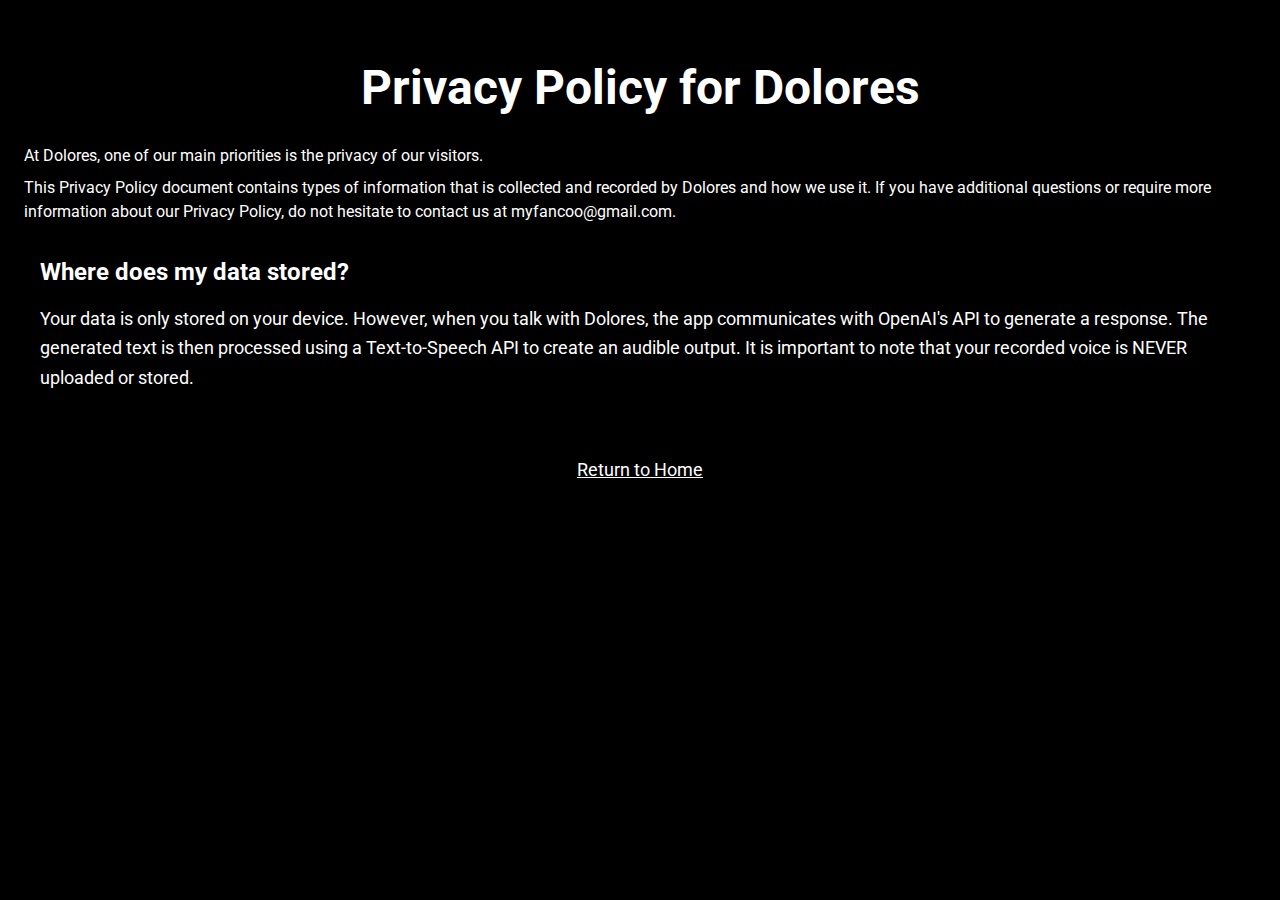
==== privacy.html @ cbd1faf7 "update website to only video." ====
<!DOCTYPE html>
<html lang="en">
<head>
    <meta charset="UTF-8">
    <meta name="viewport" content="width=device-width, initial-scale=1.0">
    <title>Privacy Policy for Dolores</title>
    <link rel="stylesheet" href="tailwind.min.css">
    <link href="https://fonts.googleapis.com/css2?family=Roboto:wght@400;500;700&display=swap" rel="stylesheet">
    <style>
        .theme-color {
            background-color: black;
        }
        body {
            font-family: 'Roboto', sans-serif;
        }
    </style>
</head>
<body class="theme-color">
    <div class="container mx-auto py-16 px-6 text-white">
        <h1 class="text-4xl md:text-5xl font-bold mb-8 text-center">Privacy Policy for Dolores</h1>

        <p>At Dolores, one of our main priorities is the privacy of our visitors.</p>
        <p class="mt-2">This Privacy Policy document contains types of information that is collected and recorded by Dolores and how we use it. If you have additional questions or require more information about our Privacy Policy, do not hesitate to contact us at <a href="mailto:myfancoo@gmail.com">myfancoo@gmail.com</a>.</p>

        <section id="data-storage" class="mt-4 mb-12 bg-black p-4 rounded">
            <h2 class="text-2xl font-bold mb-4 text-white">Where does my data stored?</h2>
            <p class="text-lg leading-relaxed text-white">
                Your data is only stored on your device. However, when you talk with Dolores, the app communicates with OpenAI's API to generate a response. The generated text is then processed using a Text-to-Speech API to create an audible output. It is important to note that your recorded voice is NEVER uploaded or stored.
            </p>
        </section>

        <!-- Add the rest of the sections from the provided template here -->

        <section id="footer" class="mt-12 text-center">
            <a href="index.html" class="text-lg underline text-white">Return to Home</a>
        </section>
    </div>
</body>
</html>
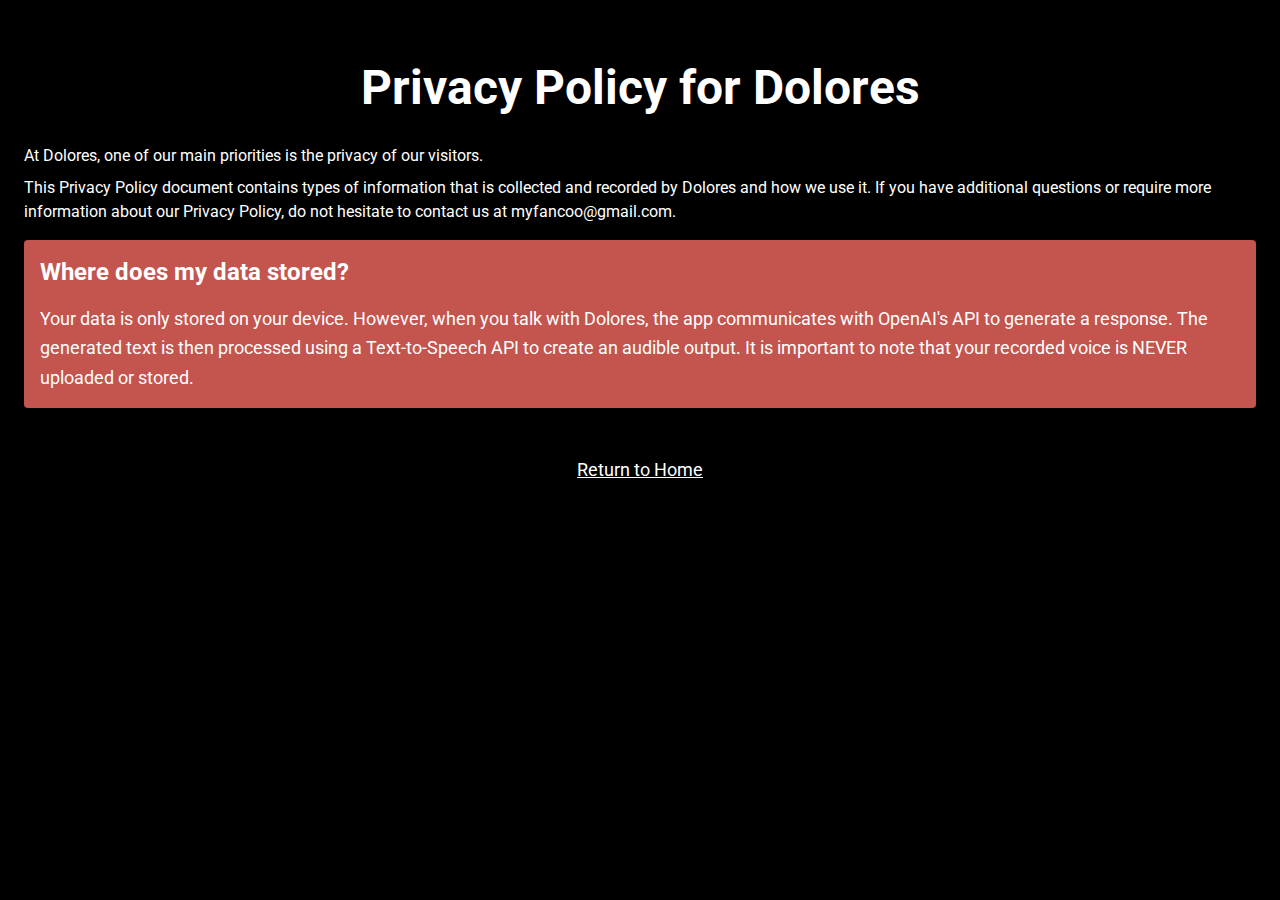
==== commit 30877979: "update button color" ====
--- a/privacy.html
+++ b/privacy.html
@@ -12,6 +12,9 @@
         }
         body {
             font-family: 'Roboto', sans-serif;
+        }
+        #data-storage {
+            background-color: #c3544e;
         }
     </style>
 </head>
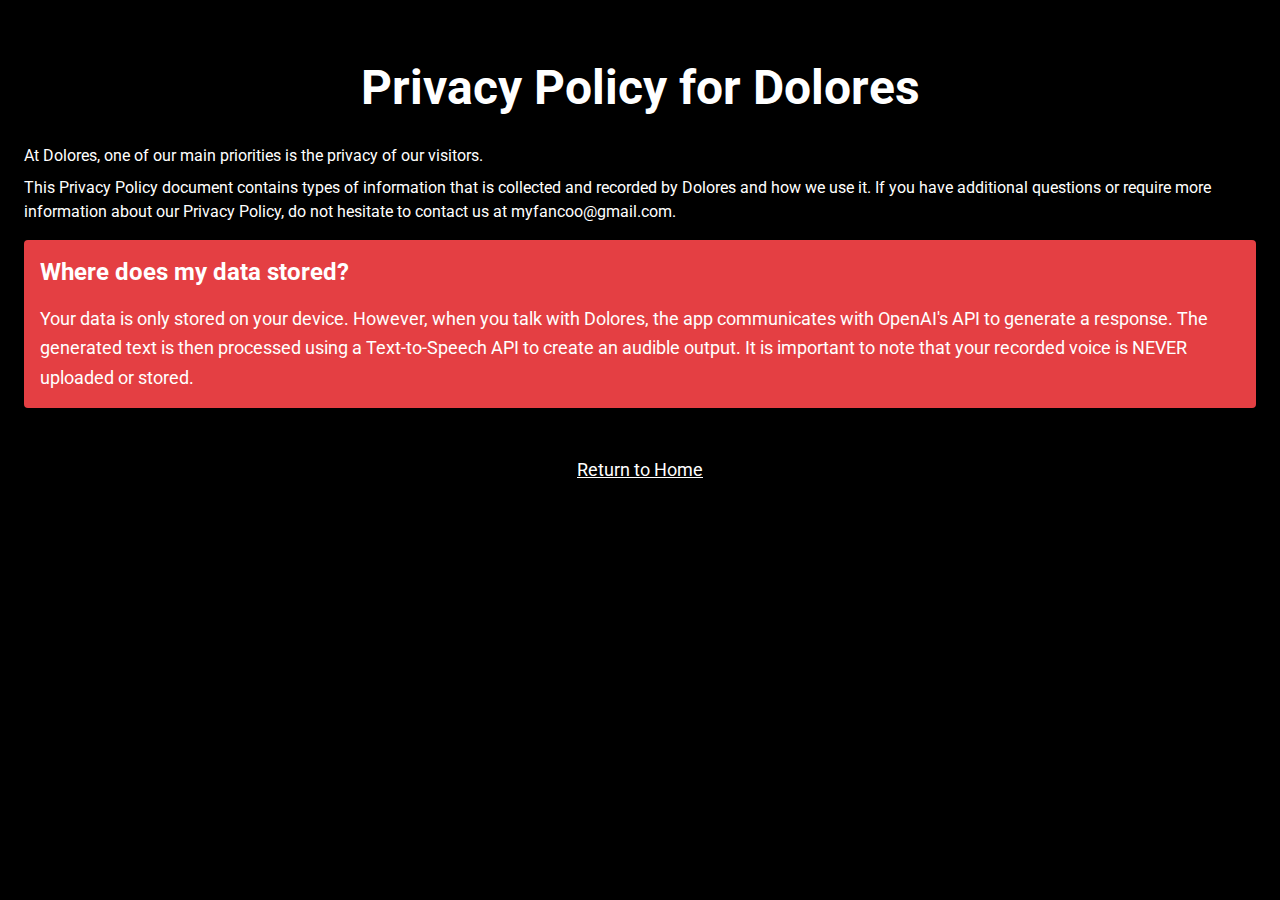
==== commit c4ae54e9: "update official website" ====
--- a/privacy.html
+++ b/privacy.html
@@ -14,7 +14,7 @@
             font-family: 'Roboto', sans-serif;
         }
         #data-storage {
-            background-color: #c3544e;
+            background-color: #E43F43;
         }
     </style>
 </head>
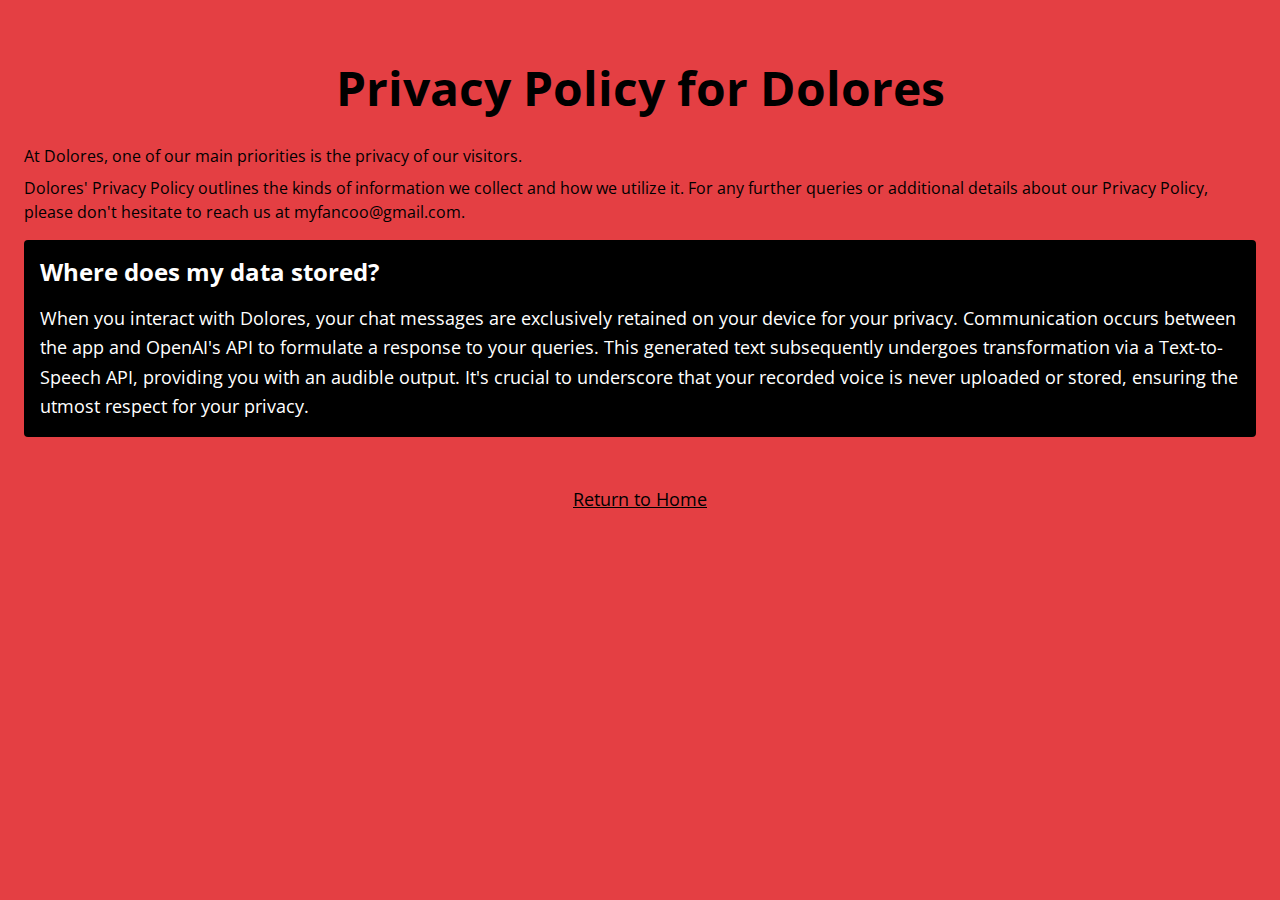
==== commit 2922265e: "update privacy page" ====
--- a/privacy.html
+++ b/privacy.html
@@ -5,37 +5,50 @@
     <meta name="viewport" content="width=device-width, initial-scale=1.0">
     <title>Privacy Policy for Dolores</title>
     <link rel="stylesheet" href="tailwind.min.css">
-    <link href="https://fonts.googleapis.com/css2?family=Roboto:wght@400;500;700&display=swap" rel="stylesheet">
+    <link href="https://fonts.googleapis.com/css2?family=Open+Sans:wght@400&display=swap" rel="stylesheet">
+
+    <script async src="https://www.googletagmanager.com/gtag/js?id=G-KKPFZ9RFRG"></script>
+    <script>
+      window.dataLayer = window.dataLayer || [];
+      function gtag(){dataLayer.push(arguments);}
+      gtag('js', new Date());
+
+      gtag('config', 'G-KKPFZ9RFRG');
+    </script>
+
     <style>
         .theme-color {
+            background-color: #E43F43;
+        }
+
+        html, body {
+            font-family: 'Open Sans', sans-serif;
+            font-weight: 400;
+        }
+
+        #data-storage {
             background-color: black;
-        }
-        body {
-            font-family: 'Roboto', sans-serif;
-        }
-        #data-storage {
-            background-color: #E43F43;
         }
     </style>
 </head>
 <body class="theme-color">
-    <div class="container mx-auto py-16 px-6 text-white">
+    <div class="container mx-auto py-16 px-6">
         <h1 class="text-4xl md:text-5xl font-bold mb-8 text-center">Privacy Policy for Dolores</h1>
 
         <p>At Dolores, one of our main priorities is the privacy of our visitors.</p>
-        <p class="mt-2">This Privacy Policy document contains types of information that is collected and recorded by Dolores and how we use it. If you have additional questions or require more information about our Privacy Policy, do not hesitate to contact us at <a href="mailto:myfancoo@gmail.com">myfancoo@gmail.com</a>.</p>
+        <p class="mt-2">Dolores' Privacy Policy outlines the kinds of information we collect and how we utilize it. For any further queries or additional details about our Privacy Policy, please don't hesitate to reach us at <a href="mailto:myfancoo@gmail.com">myfancoo@gmail.com</a>.</p>
 
         <section id="data-storage" class="mt-4 mb-12 bg-black p-4 rounded">
             <h2 class="text-2xl font-bold mb-4 text-white">Where does my data stored?</h2>
             <p class="text-lg leading-relaxed text-white">
-                Your data is only stored on your device. However, when you talk with Dolores, the app communicates with OpenAI's API to generate a response. The generated text is then processed using a Text-to-Speech API to create an audible output. It is important to note that your recorded voice is NEVER uploaded or stored.
+                When you interact with Dolores, your chat messages are exclusively retained on your device for your privacy. Communication occurs between the app and OpenAI's API to formulate a response to your queries. This generated text subsequently undergoes transformation via a Text-to-Speech API, providing you with an audible output. It's crucial to underscore that your recorded voice is never uploaded or stored, ensuring the utmost respect for your privacy.
             </p>
         </section>
 
         <!-- Add the rest of the sections from the provided template here -->
 
         <section id="footer" class="mt-12 text-center">
-            <a href="index.html" class="text-lg underline text-white">Return to Home</a>
+            <a href="index.html" class="text-lg underline">Return to Home</a>
         </section>
     </div>
 </body>
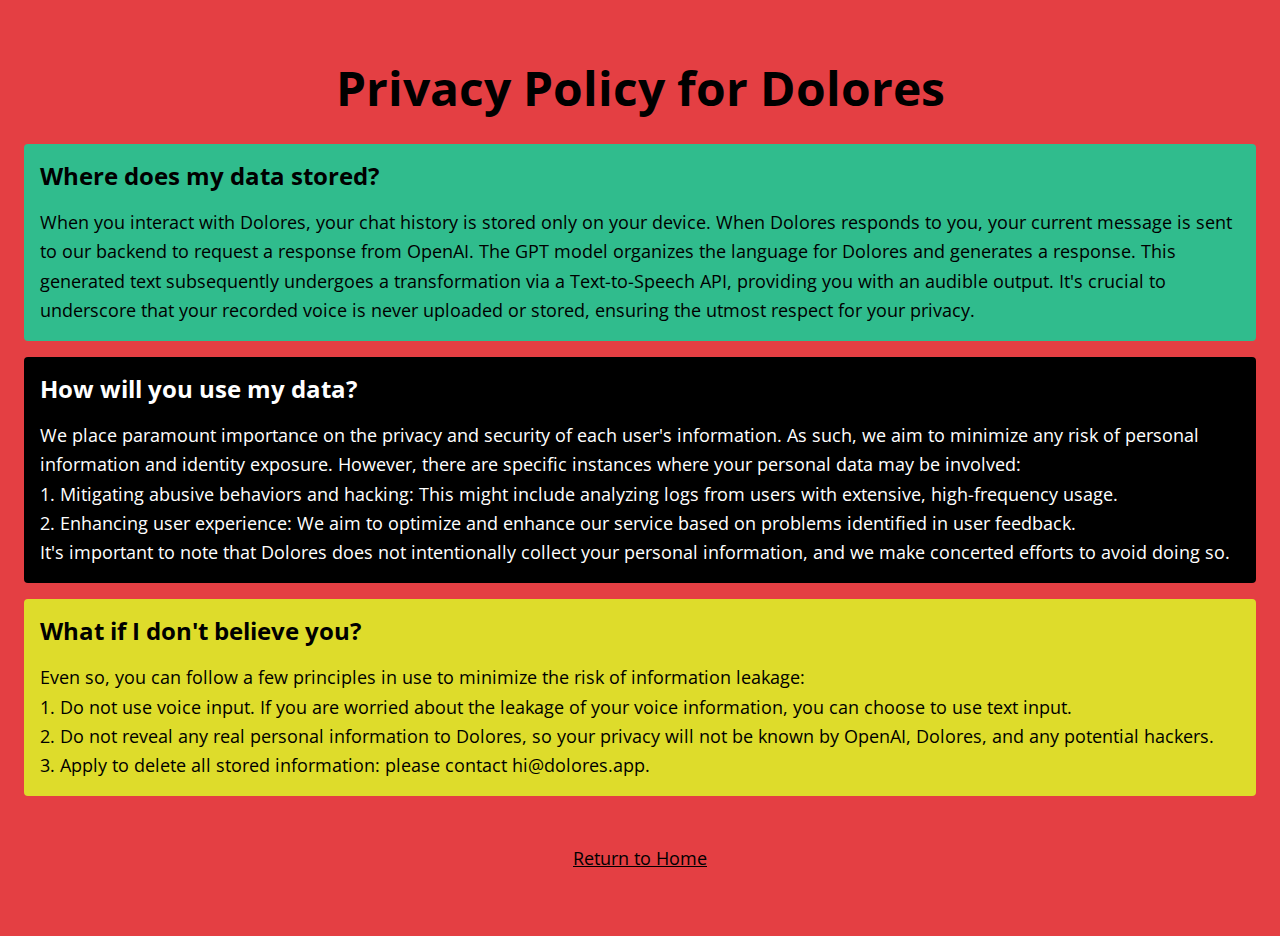
==== commit e913093e: "update privacy" ====
--- a/privacy.html
+++ b/privacy.html
@@ -7,13 +7,13 @@
     <link rel="stylesheet" href="tailwind.min.css">
     <link href="https://fonts.googleapis.com/css2?family=Open+Sans:wght@400&display=swap" rel="stylesheet">
 
-    <script async src="https://www.googletagmanager.com/gtag/js?id=G-KKPFZ9RFRG"></script>
+    <script async src="https://www.googletagmanager.com/gtag/js?id=G-ZNP1VCF19E"></script>
     <script>
       window.dataLayer = window.dataLayer || [];
       function gtag(){dataLayer.push(arguments);}
       gtag('js', new Date());
 
-      gtag('config', 'G-KKPFZ9RFRG');
+      gtag('config', 'G-ZNP1VCF19E');
     </script>
 
     <style>
@@ -27,7 +27,15 @@
         }
 
         #data-storage {
+            background-color: #30BC8D;
+        }
+
+        #data-usage {
             background-color: black;
+        }
+
+        #data-security {
+            background-color: #DEDC2B;
         }
     </style>
 </head>
@@ -35,13 +43,33 @@
     <div class="container mx-auto py-16 px-6">
         <h1 class="text-4xl md:text-5xl font-bold mb-8 text-center">Privacy Policy for Dolores</h1>
 
-        <p>At Dolores, one of our main priorities is the privacy of our visitors.</p>
-        <p class="mt-2">Dolores' Privacy Policy outlines the kinds of information we collect and how we utilize it. For any further queries or additional details about our Privacy Policy, please don't hesitate to reach us at <a href="mailto:myfancoo@gmail.com">myfancoo@gmail.com</a>.</p>
+<!--        <p>At Dolores, one of our main priorities is the privacy of our visitors.</p>-->
+<!--        <p class="mt-2">Dolores' Privacy Policy outlines the kinds of information we collect and how we utilize it. For any further queries or additional details about our Privacy Policy, please don't hesitate to reach us at <a href="mailto:myfancoo@gmail.com">hi@dolores.app</a>.</p>-->
 
-        <section id="data-storage" class="mt-4 mb-12 bg-black p-4 rounded">
-            <h2 class="text-2xl font-bold mb-4 text-white">Where does my data stored?</h2>
+        <section id="data-storage" class="mt-4 mb-4 bg-black p-4 rounded">
+            <h2 class="text-2xl font-bold mb-4 text-black">Where does my data stored?</h2>
+            <p class="text-lg leading-relaxed text-black">
+                When you interact with Dolores, your chat history is stored only on your device. When Dolores responds to you, your current message is sent to our backend to request a response from OpenAI. The GPT model organizes the language for Dolores and generates a response. This generated text subsequently undergoes a transformation via a Text-to-Speech API, providing you with an audible output. It's crucial to underscore that your recorded voice is never uploaded or stored, ensuring the utmost respect for your privacy.
+            </p>
+        </section>
+
+        <section id="data-usage" class="mt-4 mb-4 bg-black p-4 rounded">
+            <h2 class="text-2xl font-bold mb-4 text-white">How will you use my data?</h2>
             <p class="text-lg leading-relaxed text-white">
-                When you interact with Dolores, your chat messages are exclusively retained on your device for your privacy. Communication occurs between the app and OpenAI's API to formulate a response to your queries. This generated text subsequently undergoes transformation via a Text-to-Speech API, providing you with an audible output. It's crucial to underscore that your recorded voice is never uploaded or stored, ensuring the utmost respect for your privacy.
+                We place paramount importance on the privacy and security of each user's information. As such, we aim to minimize any risk of personal information and identity exposure. However, there are specific instances where your personal data may be involved:<br>
+                1. Mitigating abusive behaviors and hacking: This might include analyzing logs from users with extensive, high-frequency usage.<br>
+                2. Enhancing user experience: We aim to optimize and enhance our service based on problems identified in user feedback. <br>
+                It's important to note that Dolores does not intentionally collect your personal information, and we make concerted efforts to avoid doing so.
+            </p>
+        </section>
+
+        <section id="data-security" class="mt-4 mb-0 bg-black p-4 rounded">
+            <h2 class="text-2xl font-bold mb-4 text-black">What if I don't believe you?</h2>
+            <p class="text-lg leading-relaxed text-black">
+                Even so, you can follow a few principles in use to minimize the risk of information leakage:<br>
+                1. Do not use voice input. If you are worried about the leakage of your voice information, you can choose to use text input.<br>
+                2. Do not reveal any real personal information to Dolores, so your privacy will not be known by OpenAI, Dolores, and any potential hackers.<br>
+                3. Apply to delete all stored information: please contact hi@dolores.app.
             </p>
         </section>
 
